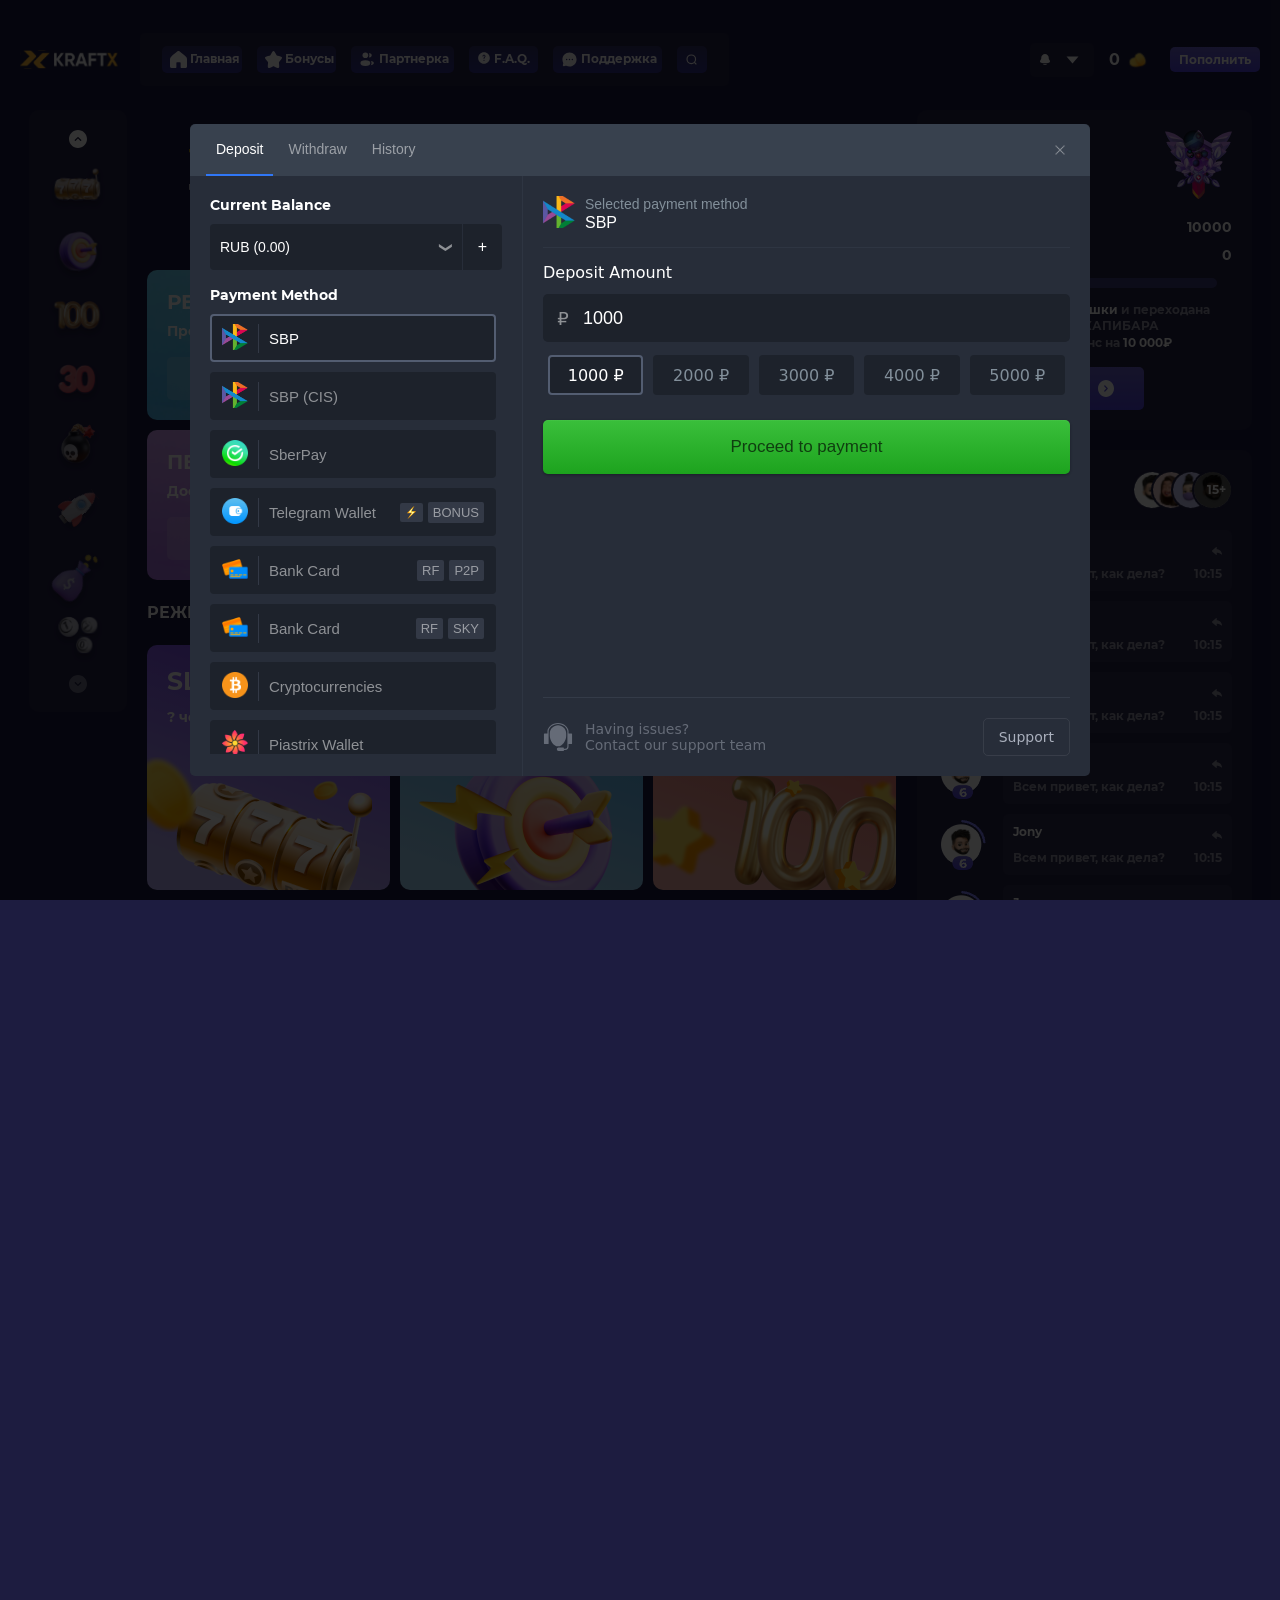
==== index2.html @ e104cfaf "1" ====
<!DOCTYPE html>
<html lang="ru">
  <head>
    <meta charset="UTF-8" />
    <meta name="viewport" content="width=device-width, initial-scale=1.0" />
    <link
      rel="stylesheet"
      href="https://cdn.jsdelivr.net/npm/swiper@11/swiper-bundle.min.css"
    />
    <link rel="stylesheet" href="css/main.css" />
    <title>kraftX</title>
  </head>
  <body class="page">
    <div class="wrapper">
      <header class="header">
        <div class="header__wrapper">
          <div class="header__inner">
            <img class="logo" src="img/logo.svg" alt="лого" />
            <ul class="header__list">
              <li>
                <img src="img/Vector.svg" alt="icon" />
                <a href="#">Главная</a>
              </li>
              <li>
                <img src="img/Vector (1).svg" alt="icon" />
                <a href="#">Бонусы</a>
              </li>
              <li>
                <img src="img/Vector(2).svg" alt="icon" />
                <a href="#">Партнерка</a>
              </li>
              <li>
                <a href="#"><img src="img/Vector(3).svg" alt="icon" /></a>
                <a href="#">F.A.Q.</a>
              </li>
              <li>
                <img src="img/Vector(4).svg" alt="icon" />
                <a href="#">Поддержка</a>
              </li>
              <li class="nav-search">
                <input class="input-search" type="text" placeholder="Поиск" />
                <img src="img/search.svg" alt="search" />
              </li>
            </ul>
            <div class="header__auth-item-btn">
              <div class="header__auth-item">
                <img
                  class="chat__send-wrap-img"
                  src="img/Vector(5).svg"
                  alt="иконка"
                />
                <img
                  id="myButton"
                  class="header__auth-tringle"
                  src="./img/triangl.svg"
                  alt="иконка"
                />
                <ul class="header__auth-list">
                  <li>
                    <a class="header__auth-link" href="#">
                      ID:
                      <p>4</p>
                    </a>
                  </li>
                  <li>
                    <a class="header__auth-link" href="#">
                      ID:
                      <p>Профиль</p>
                    </a>
                  </li>
                  <li>
                    <a class="header__auth-link" href="#">
                      ID:
                      <p>Промокоды</p>
                    </a>
                  </li>
                  <li>
                    <a class="header__auth-link" href="#">
                      ID:
                      <p>Выйти</p>
                    </a>
                  </li>
                </ul>
              </div>
              <div class="header-cash crach-hidden">
                <p>0</p>
                <img src="img/money.svg" alt="money" />
              </div>
              <button class="header__in-button replenish-btn">Пополнить</button>
            </div>
            <div class="header__burger">
              <span></span>
            </div>
          </div>
        </div>
      </header>
      <div class="mobile-menu">
        <div class="mobile-menu-inner">
          <ul class="mobile-list">
            <li>
              <a class="link-mobile" href="">Главная</a>
            </li>
            <li>
              <a class="link-mobile" href="#">Бонусы</a>
            </li>
            <li>
              <a class="link-mobile" href="">Партнерка</a>
            </li>
            <li>
              <a class="link-mobile" href="#">FAQ</a>
            </li>
            <li>
              <a class="link-mobile" href="#">Поддержка</a>
            </li>
            <li class="nav-search-mobile">
              <input class="input-search" type="text" placeholder="Поиск" />
              <img src="img/search.svg" alt="search" />
            </li>
            <li>
              <button class="header__in-button-mob">Войти</button>
            </li>
          </ul>
        </div>
      </div>
      <main class="content">
        <section class="main-section">
          <div class="container">
            <div class="main-section__wrapper">
              <div class="aside-wrapper">
                <aside class="aside__first-two">
                  <span class="aside-top"></span>
                  <span class="aside-bottom"></span>
                  <div class="swiper-button-prev-two">
                    <img src="img/Vector (2).svg" alt="prev" />
                  </div>
                  <div class="swiper-button-next-two">
                    <img src="img/Vector (33).svg" alt="next" />
                  </div>
                  <div class="swiper swiper-two">
                    <div class="swiper-wrapper swiper-wrapper-two">
                      <div class="swiper-slide swiper-slide-two">
                        <a href="#" target="_blank">
                          <img class="slide-1" src="img/game1.svg" alt="" />
                        </a>
                        <div class="slide-hover"></div>
                      </div>
                      <div class="swiper-slide swiper-slide-two">
                        <a href="#" target="_blank">
                          <img class="slide-2" src="img/game2.svg" alt="" />
                        </a>
                        <div class="slide-hover"></div>
                      </div>
                      <div class="swiper-slide swiper-slide-two">
                        <a href="#" target="_blank">
                          <img class="slide-3" src="img/game3.svg" alt="" />
                        </a>
                        <div class="slide-hover"></div>
                      </div>
                      <div class="swiper-slide swiper-slide-two">
                        <a href="#" target="_blank">
                          <img class="slide-4" src="img/game4.svg" alt="" />
                        </a>
                        <div class="slide-hover"></div>
                      </div>
                      <div class="swiper-slide swiper-slide-two">
                        <a href="#" target="_blank">
                          <img class="slide-5" src="img/game5.svg" alt="" />
                        </a>
                        <div class="slide-hover"></div>
                      </div>
                      <div class="swiper-slide swiper-slide-two">
                        <a href="#" target="_blank">
                          <img class="slide-6" src="img/game6.svg" alt="" />
                        </a>
                        <div class="slide-hover"></div>
                      </div>
                      <div class="swiper-slide swiper-slide-two">
                        <a href="#" target="_blank">
                          <img class="slide-7" src="img/game7.svg" alt="" />
                        </a>
                        <div class="slide-hover"></div>
                      </div>
                      <div class="swiper-slide swiper-slide-two">
                        <a href="#" target="_blank">
                          <img class="slide-8" src="img/game8.svg" alt="" />
                        </a>
                        <div class="slide-hover"></div>
                      </div>
                      <div class="swiper-slide swiper-slide-two">
                        <a href="#" target="_blank">
                          <img class="slide-1" src="img/game1.svg" alt="" />
                        </a>
                        <div class="slide-hover"></div>
                      </div>
                      <div class="swiper-slide swiper-slide-two">
                        <a href="#" target="_blank">
                          <img class="slide-2" src="img/game2.svg" alt="" />
                        </a>
                        <div class="slide-hover"></div>
                      </div>
                      <div class="swiper-slide swiper-slide-two">
                        <a href="#" target="_blank">
                          <img class="slide-3" src="img/game3.svg" alt="" />
                        </a>
                        <div class="slide-hover"></div>
                      </div>
                    </div>
                  </div>
                </aside>
                <span class="aside-button">
                  <div class="aside-button-info">
                    <span></span>
                    <p>1000</p>
                  </div>
                </span>
              </div>
              <div class="baners">
                <a href="#">
                  <div class="baners__top">
                    <div class="baners__top-text">
                      <h1>Турнир</h1>
                      <h2>1.000.000 ₽</h2>
                    </div>
                    <button class="btn-hover">
                      Принять участие
                      <img
                        class="btn-hover-img"
                        src="img/Vector (6).svg"
                        alt="icon"
                      />
                    </button>
                  </div>
                </a>
                <div class="baners__centr">
                  <div class="baners__centr-left">
                    <!--ссылка перехода по клику баннера-->
                    <a class="baners-link" href="#"></a>
                    <div class="baners__centr-left-text">
                      <h2>Реферальная система</h2>
                      <h3>Прекрасные плюшки за друзей</h3>
                    </div>
                    <button class="btn-hover">
                      <a href="#">Подробнее</a>
                      <img
                        class="btn-hover-img"
                        src="img/Vector (6).svg"
                        alt="icon"
                      />
                    </button>
                  </div>
                  <div class="baners__centr-left baners__centr-right">
                    <!--ссылка перехода по клику баннера-->
                    <a class="baners-link" href="#"></a>
                    <div class="baners__centr-left-text">
                      <h2>Первоначальный бонус</h2>
                      <h3>Доступно для всех игроков до 01.01.2023</h3>
                    </div>
                    <button class="btn-hover">
                      <a href="#">Подробнее</a>
                      <img
                        class="btn-hover-img"
                        src="img/Vector (6).svg"
                        alt="icon"
                      />
                    </button>
                  </div>
                </div>
                <div class="nav-centr">
                  <div class="nav-centr__item">
                    <h2>Режимы</h2>
                    <button>
                      <a href="#">Смотреть все</a>
                    </button>
                  </div>
                  <div class="centr-button-item">
                    <div
                      class="swiper-button-prev centr-button-prev swiper-button-disabled"
                      tabindex="-1"
                      role="button"
                      aria-label="Previous slide"
                      aria-controls="swiper-wrapper-53e3101ac05f168f9"
                      aria-disabled="true"
                    >
                      <img src="img/Vector (2).svg" alt="prev" />
                    </div>
                    <div
                      class="swiper-button-next centr-button-next"
                      tabindex="0"
                      role="button"
                      aria-label="Next slide"
                      aria-controls="swiper-wrapper-53e3101ac05f168f9"
                      aria-disabled="false"
                    >
                      <img src="img/Vector (33).svg" alt="next" />
                    </div>
                  </div>
                </div>
                <article>
                  <div
                    class="swiper mySwiper swiper-initialized swiper-horizontal swiper-backface-hidden"
                  >
                    <div
                      class="swiper-wrapper"
                      id="swiper-wrapper-53c22858ede9c246"
                      aria-live="polite"
                    >
                      <div
                        class="swiper-slide swiper-slide-active"
                        role="group"
                        aria-label="1 / 5"
                        style="width: 224.25px; margin-right: 10px"
                      >
                        <div class="swiper-slide-centr">
                          <div class="swiper-slide slots slots-1-bg">
                            <!--ссылка перехода по клику баннера-->
                            <a class="baners-link" href="#"></a>
                            <img
                              class="slots-1-img"
                              src="./img/s1.png"
                              alt=""
                            />
                            <img class="ps-5" src="./img/ps-5.png" alt="" />
                            <img class="ps-4" src="./img/ps-4.png" alt="" />
                            <img class="ps-3" src="./img/ps-3.png" alt="" />
                            <img class="ps-2" src="./img/ps-2.png" alt="" />
                            <img class="ps-1" src="./img/ps1.png" alt="" />
                            <a class="slots-2-text" href="#">
                              <h3>Slots</h3>
                              <p>? человек</p>
                            </a>
                          </div>
                          <div class="swiper-slide slots slots-5 slots-5-bg">
                            <!--ссылка перехода по клику баннера-->
                            <a class="baners-link" href="#"></a>
                            <img
                              class="slots-5-img"
                              src="./img/s5.png"
                              alt=""
                            />
                            <img class="ps5-1" src="./img/ps5-1.png" alt="" />
                            <img class="ps5-2" src="./img/ps5-2.png" alt="" />
                            <img class="ps5-3" src="./img/ps5-2.png" alt="" />
                            <a class="slots-2-text" href="#">
                              <h3>Mines</h3>
                              <p>? человек</p>
                            </a>
                          </div>
                        </div>
                      </div>
                      <div
                        class="swiper-slide swiper-slide-next"
                        role="group"
                        aria-label="2 / 5"
                        style="width: 224.25px; margin-right: 10px"
                      >
                        <div class="swiper-slide-centr">
                          <div class="swiper-slide slots slots-2 slots-2-bg">
                            <!--ссылка перехода по клику баннера-->
                            <a class="baners-link" href="#"></a>
                            <img
                              class="slots-2-img"
                              src="./img/s2.png"
                              alt=""
                            />
                            <img
                              class="slots-2-icon"
                              src="./img/Rectangle1.png"
                              alt=""
                            />
                            <img
                              class="slots-2-icon2"
                              src="./img/Rectangle2.png"
                              alt=""
                            />
                            <a class="slots-2-text" href="#">
                              <h3>
                                Crazy<br />
                                shoot
                              </h3>
                              <p>? человек</p>
                            </a>
                          </div>
                          <div class="swiper-slide slots slots-6 slots-6-bg">
                            <!--ссылка перехода по клику баннера-->
                            <a class="baners-link" href="#"></a>
                            <img
                              class="slots-6-img"
                              src="./img/s6.png"
                              alt=""
                            />
                            <img
                              class="slots-6-icon1"
                              src="./img/slots-6-icon1.png"
                              alt=""
                            />
                            <img
                              class="slots-6-icon2"
                              src="./img/slots-6-icon.png"
                              alt=""
                            />
                            <img
                              class="slots-6-icon3"
                              src="./img/slots-6-icon2.png"
                              alt=""
                            />
                            <img
                              class="slots-6-icon4"
                              src="./img/slots-6-icon4.png"
                              alt=""
                            />
                            <a class="slots-2-text" href="#">
                              <h3>Crash</h3>
                              <p>? человек</p>
                            </a>
                          </div>
                        </div>
                      </div>
                      <div
                        class="swiper-slide"
                        role="group"
                        aria-label="3 / 5"
                        style="width: 224.25px; margin-right: 10px"
                      >
                        <div class="swiper-slide-centr">
                          <div class="swiper-slide slots slots-2 slots-3-bg">
                            <!--ссылка перехода по клику баннера-->
                            <a class="baners-link" href="#"></a>
                            <img
                              class="slots-3-img"
                              src="./img/s3.png"
                              alt=""
                            />
                            <img
                              class="slots-3-icon1"
                              src="./img/slots-3-icon1.png"
                              alt=""
                            />
                            <img
                              class="slots-3-icon2"
                              src="./img/slots-3-icon2.png"
                              alt=""
                            />
                            <img
                              class="slots-3-icon3"
                              src="./img/slots-3-icon3.png"
                              alt=""
                            />
                            <img
                              class="slots-3-icon4"
                              src="./img/slots-3-icon4.png"
                              alt=""
                            />
                            <img
                              class="slots-3-icon5"
                              src="./img/slots-3-icon5.png"
                              alt=""
                            />
                            <img
                              class="slots-3-icon6"
                              src="./img/slots-3-icon6.png"
                              alt=""
                            />
                            <a class="slots-2-text" href="#">
                              <h3>X100</h3>
                              <p>? человек</p>
                            </a>
                          </div>
                          <div class="swiper-slide slots slots-6 slots-0-bg">
                            <!--ссылка перехода по клику баннера-->
                            <a class="baners-link" href="#"></a>
                            <img
                              class="slots-0-img"
                              src="./img/s0.png"
                              alt=""
                            />
                            <img
                              class="slots-0-icon1"
                              src="./img/slots-0-icon1.png"
                              alt=""
                            />
                            <img
                              class="slots-0-icon2"
                              src="./img/slots-0-icon2.png"
                              alt=""
                            />
                            <img
                              class="slots-0-icon3"
                              src="./img/slots-0-icon3.png"
                              alt=""
                            />
                            <img
                              class="slots-0-icon4"
                              src="./img/slots-0-icon4.png"
                              alt=""
                            />
                            <a class="slots-2-text" href="#">
                              <h3>coinflip</h3>
                              <p>? человек</p>
                            </a>
                          </div>
                        </div>
                      </div>
                      <div
                        class="swiper-slide"
                        role="group"
                        aria-label="4 / 5"
                        style="width: 224.25px; margin-right: 10px"
                      >
                        <div class="swiper-slide-centr">
                          <div class="swiper-slide slots slots-2 slots-4-bg">
                            <!--ссылка перехода по клику баннера-->
                            <a class="baners-link" href="#"></a>
                            <img
                              class="slots-4-img"
                              src="./img/s4.png"
                              alt=""
                            />
                            <img
                              class="slots-4-icon1"
                              src="./img/slots-4-icon1.png"
                              alt=""
                            />
                            <img
                              class="slots-4-icon2"
                              src="./img/slots-4-icon2.png"
                              alt=""
                            />
                            <img
                              class="slots-4-icon3"
                              src="./img/slots-4-icon3.png"
                              alt=""
                            />
                            <img
                              class="slots-4-icon4"
                              src="./img/slots-4-icon4.png"
                              alt=""
                            />
                            <a class="slots-2-text" href="#">
                              <h3>X300</h3>
                              <p>? человек</p>
                            </a>
                          </div>
                          <div class="swiper-slide slots slots-6 slots-7-bg">
                            <!--ссылка перехода по клику баннера-->
                            <a class="baners-link" href="#"></a>
                            <img
                              class="slots-7-icon1"
                              src="./img/slots-7-icon1.png"
                              alt=""
                            />
                            <img
                              class="slots-7-icon2"
                              src="./img/slots-7-icon2.png"
                              alt=""
                            />
                            <img
                              class="slots-7-icon3"
                              src="./img/slots-7-icon3.png"
                              alt=""
                            />
                            <img
                              class="slots-7-icon4"
                              src="./img/slots-7-icon4.png"
                              alt=""
                            />
                            <img
                              class="slots-7-icon5"
                              src="./img/slots-7-icon5.png"
                              alt=""
                            />
                            <img
                              class="slots-7-icon6"
                              src="./img/slots-7-icon6.png"
                              alt=""
                            />
                            <a class="slots-2-text" href="#">
                              <h3>keno</h3>
                              <p>? человек</p>
                            </a>
                          </div>
                        </div>
                      </div>
                      <div
                        class="swiper-slide"
                        role="group"
                        aria-label="5 / 5"
                        style="width: 224.25px; margin-right: 10px"
                      >
                        <div class="swiper-slide-centr">
                          <div class="swiper-slide slots slots-7-bg">
                            <!--ссылка перехода по клику баннера-->
                            <a class="baners-link" href="#"></a>
                            <a class="slots-2-text" href="#">
                              <h3>Slots</h3>
                              <p>? человек</p>
                            </a>
                          </div>
                          <div class="swiper-slide slots slots-7-bg">
                            <!--ссылка перехода по клику баннера-->
                            <a class="baners-link" href="#"></a>
                            <a class="slots-2-text" href="#">
                              <h3>Mines</h3>
                              <p>? человек</p>
                            </a>
                          </div>
                        </div>
                      </div>
                    </div>

                    <div class="swiper-pagination"></div>
                    <span
                      class="swiper-notification"
                      aria-live="assertive"
                      aria-atomic="true"
                    ></span>
                  </div>
                </article>
              </div>
              <div class="aside-left-wrapper">
                <div class="aside-left">
                  <div class="aside-left__top">
                    <div class="aside-left__top-item">
                      <div class="aside-left__top-text">
                        <p>Ваш уровень</p>
                        <a class="info-visible" href="#"
                          ><img src="img/Vector (32).svg" alt="icon" />
                          <div class="info-hidden"></div
                        ></a>
                      </div>
                      <h4>Бык</h4>
                    </div>
                    <div class="aside-left__top-image">
                      <img src="img/Group.svg" alt="icon" />
                    </div>
                  </div>
                  <div class="aside-left__centr">
                    <div class="aside-left__centr-text">
                      <p>Баланс</p>
                      <span>10000</span>
                    </div>
                    <div class="aside-left__centr-text">
                      <p>2 критерий</p>
                      <span>0</span>
                    </div>
                  </div>
                  <div class="aside-level-line__container">
                    <div class="aside-level__line-1"></div>
                    <div class="aside-level__line-2"></div>
                  </div>
                  <div class="get-bounuses">
                    <p>Для получения <span>плюшки</span> и переходана</p>
                    <p>на уровень КАПИБАРА</p>
                    <p>пополни баланс на <span>10 000₽</span></p>
                  </div>
                  <div class="up-balance">
                    <button class="btn-hover">
                      <a href="#">Пополнить баланс</a>
                      <img
                        class="btn-hover-img"
                        src="img/Vector (6).svg"
                        alt="icon"
                      />
                    </button>
                  </div>
                </div>
                <div class="aside-left__chat">
                  <div class="aside-left__chat-top">
                    <h3>Online-чат</h3>
                    <div class="aside-left__chat-images">
                      <img src="img/img.png" alt="profile" />
                      <img src="img/img (1).png" alt="profile" />
                      <img src="img/img (2).png" alt="profile" />
                      <div class="chat-numbers">
                        <img src="img/img (3).png" alt="profile" />
                        <p>15+</p>
                      </div>
                    </div>
                  </div>
                  <div class="aside-left__chat-text">
                    <div class="chat-group__article-container">
                      <img src="img/person level.png" alt="person-icon" />
                      <div class="chat-group__container">
                        <div>
                          <div class="chat-container-1">
                            <h5>Jony</h5>
                            <a href="#"
                              ><img
                                class="chat-share__icon"
                                src="img/Vector (45).svg"
                                alt="share icon"
                            /></a>
                          </div>
                        </div>
                        <div class="chat-container-2">
                          <p>Всем привет, как дела?</p>
                          <p>10:15</p>
                        </div>
                      </div>
                    </div>
                    <div class="chat-group__article-container">
                      <img src="img/person level.png" alt="person-icon" />
                      <div class="chat-group__container">
                        <div>
                          <div class="chat-container-1">
                            <h5>Jony</h5>
                            <a href="#"
                              ><img
                                class="chat-share__icon"
                                src="img/Vector (45).svg"
                                alt="share icon"
                            /></a>
                          </div>
                        </div>
                        <div class="chat-container-2">
                          <p>Всем привет, как дела?</p>
                          <p>10:15</p>
                        </div>
                      </div>
                    </div>
                    <div class="chat-group__article-container">
                      <img src="img/person level.png" alt="person-icon" />
                      <div class="chat-group__container">
                        <div>
                          <div class="chat-container-1">
                            <h5>Jony</h5>
                            <a href="#"
                              ><img
                                class="chat-share__icon"
                                src="img/Vector (45).svg"
                                alt="share icon"
                            /></a>
                          </div>
                        </div>
                        <div class="chat-container-2">
                          <p>Всем привет, как дела?</p>
                          <p>10:15</p>
                        </div>
                      </div>
                    </div>
                    <div class="chat-group__article-container">
                      <img src="img/person level.png" alt="person-icon" />
                      <div class="chat-group__container">
                        <div>
                          <div class="chat-container-1">
                            <h5>Jony</h5>
                            <a href="#"
                              ><img
                                class="chat-share__icon"
                                src="img/Vector (45).svg"
                                alt="share icon"
                            /></a>
                          </div>
                        </div>
                        <div class="chat-container-2">
                          <p>Всем привет, как дела?</p>
                          <p>10:15</p>
                        </div>
                      </div>
                    </div>
                    <div class="chat-group__article-container">
                      <img src="img/person level.png" alt="person-icon" />
                      <div class="chat-group__container">
                        <div>
                          <div class="chat-container-1">
                            <h5>Jony</h5>
                            <a href="#"
                              ><img
                                class="chat-share__icon"
                                src="img/Vector (45).svg"
                                alt="share icon"
                            /></a>
                          </div>
                        </div>
                        <div class="chat-container-2">
                          <p>Всем привет, как дела?</p>
                          <p>10:15</p>
                        </div>
                      </div>
                    </div>
                    <div class="chat-group__article-container">
                      <img src="img/person level.png" alt="person-icon" />
                      <div class="chat-group__container">
                        <div>
                          <div class="chat-container-1">
                            <h5>Jony</h5>
                            <a href="#"
                              ><img
                                class="chat-share__icon"
                                src="img/Vector (45).svg"
                                alt="share icon"
                            /></a>
                          </div>
                        </div>
                        <div class="chat-container-2">
                          <p>Всем привет, как дела?</p>
                          <p>10:15</p>
                        </div>
                      </div>
                    </div>
                    <div class="chat-group__article-container">
                      <img src="img/person level.png" alt="person-icon" />
                      <div class="chat-group__container">
                        <div>
                          <div class="chat-container-1">
                            <h5>Jony</h5>
                            <a href="#"
                              ><img
                                class="chat-share__icon"
                                src="img/Vector (45).svg"
                                alt="share icon"
                            /></a>
                          </div>
                        </div>
                        <div class="chat-container-2">
                          <p>Всем привет, как дела?</p>
                          <p>10:15</p>
                        </div>
                      </div>
                    </div>
                  </div>
                  <div class="message-btn">
                    <form method="" action="" class="chat-functions">
                      <input type="text" placeholder="Введите сообщение..." />
                      <div class="chat__send-messages-container">
                        <a href="#"><img src="img/Icon.svg" alt="" /></a>
                        <input
                          class="chat__send-message"
                          type="submit"
                          value=""
                        />
                        <div class="chat__send-wrap">
                          <img
                            class="chat__send-wrap-img"
                            src="img/Property 1= Post.svg"
                            alt=""
                          />
                        </div>
                      </div>
                    </form>
                  </div>
                </div>
              </div>
            </div>
          </div>
        </section>
        <div class="win-table">
          <div>
            <article>
              <div class="win__section">
                <h3>Выигрыши</h3>
                <div class="win-text">
                  <div class="win-text-top">
                    <p data-tab="tab-1" class="tab-button tab-active">Все</p>
                    <p data-tab="tab-2" class="tab-button">ТОП-недели</p>
                    <p data-tab="tab-3" class="tab-button">ТОП-месяца</p>
                  </div>

                  <div class="win-text__buttons">
                    <a href="#" id="button-prev"
                      ><img src="img/Vector (2).svg" alt="prev"
                    /></a>
                    <a href="#" id="button-next"
                      ><img src="img/Vector (33).svg" alt="next"
                    /></a>
                  </div>
                </div>
              </div>
            </article>
          </div>
          <div class="winnings__section">
            <table>
              <thead>
                <tr>
                  <th class="tr-left">Игрок</th>
                  <th class="tr-left">Игра</th>
                  <th class="tr-left">Ставка</th>
                  <th class="tr-left">Коэффициент</th>
                  <th class="tr-left">Выигрыш</th>
                </tr>
              </thead>
              <tbody id="tab-1" class="tabs-content">
                <tr>
                  <th>
                    <div class="tab-content__prof">
                      <img
                        class="tab-content__img"
                        src="img/img.png"
                        alt="аватар"
                      />
                      <p class="tab-content__name">Kenneth Collins</p>
                    </div>
                  </th>
                  <th>
                    <div class="lots lots1">Slots</div>
                  </th>
                  <th>
                    <div class="tab-content__count">
                      <p>56</p>
                      <img src="img/money.svg" alt="money" />
                    </div>
                  </th>
                  <th>
                    <p class="tab-content__kaf">0.00x</p>
                  </th>
                  <th>
                    <div class="tab-content__count tab-content__count2">
                      <p>56</p>
                      <img src="img/money.svg" alt="money" />
                    </div>
                  </th>
                </tr>
                <tr>
                  <th>
                    <div class="tab-content__prof">
                      <img
                        class="tab-content__img"
                        src="img/img.png"
                        alt="аватар"
                      />
                      <p class="tab-content__name">Kenneth Collins</p>
                    </div>
                  </th>
                  <th>
                    <div class="lots lots2">Crazy shoot</div>
                  </th>
                  <th>
                    <div class="tab-content__count">
                      <p>56</p>
                      <img src="img/money.svg" alt="money" />
                    </div>
                  </th>
                  <th>
                    <p class="tab-content__kaf">0.00x</p>
                  </th>
                  <th>
                    <div class="tab-content__count tab-content__count2">
                      <p>56</p>
                      <img src="img/money.svg" alt="money" />
                    </div>
                  </th>
                </tr>
                <tr>
                  <th>
                    <div class="tab-content__prof">
                      <img
                        class="tab-content__img"
                        src="img/img.png"
                        alt="аватар"
                      />
                      <p class="tab-content__name">Kenneth Collins</p>
                    </div>
                  </th>
                  <th>
                    <div class="lots lots3">x100</div>
                  </th>
                  <th>
                    <div class="tab-content__count">
                      <p>56</p>
                      <img src="img/money.svg" alt="money" />
                    </div>
                  </th>
                  <th>
                    <p class="tab-content__kaf">0.00x</p>
                  </th>
                  <th>
                    <div class="tab-content__count tab-content__count2">
                      <p>56</p>
                      <img src="img/money.svg" alt="money" />
                    </div>
                  </th>
                </tr>
                <tr>
                  <th>
                    <div class="tab-content__prof">
                      <img
                        class="tab-content__img"
                        src="img/img.png"
                        alt="аватар"
                      />
                      <p class="tab-content__name">Kenneth Collins</p>
                    </div>
                  </th>
                  <th>
                    <div class="lots lots4">x30</div>
                  </th>
                  <th>
                    <div class="tab-content__count">
                      <p>56</p>
                      <img src="img/money.svg" alt="money" />
                    </div>
                  </th>
                  <th>
                    <p class="tab-content__kaf">0.00x</p>
                  </th>
                  <th>
                    <div class="tab-content__count tab-content__count2">
                      <p>56</p>
                      <img src="img/money.svg" alt="money" />
                    </div>
                  </th>
                </tr>
                <tr>
                  <th>
                    <div class="tab-content__prof">
                      <img
                        class="tab-content__img"
                        src="img/img.png"
                        alt="аватар"
                      />
                      <p class="tab-content__name">Kenneth Collins</p>
                    </div>
                  </th>
                  <th>
                    <div class="lots lots3">Mines</div>
                  </th>
                  <th>
                    <div class="tab-content__count">
                      <p>56</p>
                      <img src="img/money.svg" alt="money" />
                    </div>
                  </th>
                  <th>
                    <p class="tab-content__kaf">0.00x</p>
                  </th>
                  <th>
                    <div class="tab-content__count tab-content__count2">
                      <p>56</p>
                      <img src="img/money.svg" alt="money" />
                    </div>
                  </th>
                </tr>
                <tr>
                  <th>
                    <div class="tab-content__prof">
                      <img
                        class="tab-content__img"
                        src="img/img.png"
                        alt="аватар"
                      />
                      <p class="tab-content__name">Kenneth Collins</p>
                    </div>
                  </th>
                  <th>
                    <div class="lots lots1">Crash</div>
                  </th>
                  <th>
                    <div class="tab-content__count">
                      <p>56</p>
                      <img src="img/money.svg" alt="money" />
                    </div>
                  </th>
                  <th>
                    <p class="tab-content__kaf">0.00x</p>
                  </th>
                  <th>
                    <div class="tab-content__count tab-content__count2">
                      <p>56</p>
                      <img src="img/money.svg" alt="money" />
                    </div>
                  </th>
                </tr>
                <tr>
                  <th>
                    <div class="tab-content__prof">
                      <img
                        class="tab-content__img"
                        src="img/img.png"
                        alt="аватар"
                      />
                      <p class="tab-content__name">Kenneth Collins</p>
                    </div>
                  </th>
                  <th>
                    <div class="lots lots2">Keno</div>
                  </th>
                  <th>
                    <div class="tab-content__count">
                      <p>56</p>
                      <img src="img/money.svg" alt="money" />
                    </div>
                  </th>
                  <th>
                    <p class="tab-content__kaf">0.00x</p>
                  </th>
                  <th>
                    <div class="tab-content__count tab-content__count2">
                      <p>56</p>
                      <img src="img/money.svg" alt="money" />
                    </div>
                  </th>
                </tr>
              </tbody>
              <tbody id="tab-2" class="tabs-content tab-hidden">
                <tr>
                  <th>
                    <div class="tab-content__prof">
                      <img
                        class="tab-content__img"
                        src="img/img.png"
                        alt="аватар"
                      />
                      <p class="tab-content__name">Kenneth Collins</p>
                    </div>
                  </th>
                  <th>
                    <div class="lots lots1">Slots</div>
                  </th>
                  <th>
                    <div class="tab-content__count">
                      <p>56</p>
                      <img src="img/money.svg" alt="money" />
                    </div>
                  </th>
                  <th>
                    <p class="tab-content__kaf">0.00x</p>
                  </th>
                  <th>
                    <div class="tab-content__count tab-content__count2">
                      <p>56</p>
                      <img src="img/money.svg" alt="money" />
                    </div>
                  </th>
                </tr>
                <tr>
                  <th>
                    <div class="tab-content__prof">
                      <img
                        class="tab-content__img"
                        src="img/img.png"
                        alt="аватар"
                      />
                      <p class="tab-content__name">Kenneth Collins</p>
                    </div>
                  </th>
                  <th>
                    <div class="lots lots2">Crazy shoot</div>
                  </th>
                  <th>
                    <div class="tab-content__count">
                      <p>56</p>
                      <img src="img/money.svg" alt="money" />
                    </div>
                  </th>
                  <th>
                    <p class="tab-content__kaf">0.00x</p>
                  </th>
                  <th>
                    <div class="tab-content__count tab-content__count2">
                      <p>56</p>
                      <img src="img/money.svg" alt="money" />
                    </div>
                  </th>
                </tr>
              </tbody>
              <tbody id="tab-3" class="tabs-content tab-hidden">
                <tr>
                  <th>
                    <div class="tab-content__prof">
                      <img
                        class="tab-content__img"
                        src="img/img.png"
                        alt="аватар"
                      />
                      <p class="tab-content__name">Kenneth Collins</p>
                    </div>
                  </th>
                  <th>
                    <div class="lots lots1">Slots</div>
                  </th>
                  <th>
                    <div class="tab-content__count">
                      <p>56</p>
                      <img src="img/money.svg" alt="money" />
                    </div>
                  </th>
                  <th>
                    <p class="tab-content__kaf">0.00x</p>
                  </th>
                  <th>
                    <div class="tab-content__count tab-content__count2">
                      <p>56</p>
                      <img src="img/money.svg" alt="money" />
                    </div>
                  </th>
                </tr>
              </tbody>
            </table>
          </div>
        </div>
      </main>
      <footer class="footer">
        <div class="footer__wrapper">
          <ul>
            <li>
              <a href="#">Контакты</a>
            </li>
            <li>
              <a href="#">Соглашение</a>
            </li>
            <li>
              <a href="#">Политика конфиденциальности</a>
            </li>
          </ul>
          <ul>
            <li>
              <p>социальные сети</p>
            </li>
            <li>
              <a href="#">
                <img src="img/telegram.svg" alt="telegram" />
              </a>
            </li>
            <li>
              <a href="#">
                <img src="img/vk.svg" alt="vk" />
              </a>
            </li>
          </ul>
        </div>
      </footer>
      <section class="nav-down">
        <ul>
          <li>
            <a href="level.html">уровень</a>
          </li>
          <li>
            <a href="chat.html">чат</a>
          </li>
          <li>
            <a href="records.html">рекорды</a>
          </li>
        </ul>
      </section>
      <div class="popup-deposit">
        <div class="popup-deposit__wrapper">
          <div class="popup-deposit__tabs">
            <!--tab-->
            <div class="tabs-item">
              <button class="tabs-btn active" type="button">Deposit</button>
            </div>
            <!--tab-->
            <div class="tabs-item">
              <button class="tabs-btn" type="button">Withdraw</button>
            </div>
            <!--tab-->
            <div class="tabs-item">
              <button class="tabs-btn" type="button">History</button>
            </div>
            <button class="popup-deposit__close" type="button">
              <img src="./icons/closed.png" alt="закрыть" />
            </button>
          </div>
          <!--депозит-->
          <div class="popup-deposit__inner active">
            <div class="popup-deposit__page">
              <div class="page-top">
                <p class="page-top-title">Current Balance</p>
                <div class="page-top-item">
                  <button type="button" class="top-drop">
                    RUB (0.00)
                    <span>❯</span>
                  </button>
                  <button type="button" class="top-drop-plus">+</button>
                </div>
              </div>
              <div class="page-top">
                <p class="page-top-title">Payment Method</p>
                <!-- <div class="page-title-mobile">
                  <div class="top-mobile-img">
                    <img src="./icons/sbp.png" alt="sbp" />
                  </div>
                  SBP
                  <div class="top-list-befo">
                    <div class="befo-btn befo-btn_top" type="button">
                      <img src="./icons/befo-btn.png" alt="иконка" />
                    </div>
                    <div class="befo-btn" type="button">bonus</div>
                  </div>
                  <span class="age-item-arrow">❯</span>
                </div> -->
                <div class="page-top-list">
                  <!--item-->
                  <button type="button" class="top-list-item bank-item active">
                    <div class="top-list-img">
                      <img src="./icons/sbp.png" alt="sbp" />
                    </div>
                    SBP
                  </button>
                  <!--item-->
                  <button type="button" class="top-list-item bank-item">
                    <div class="top-list-img">
                      <img src="./icons/sbp.png" alt="sbp" />
                    </div>
                    SBP (CIS)
                  </button>
                  <!--item-->
                  <button type="button" class="top-list-item bank-item">
                    <div class="top-list-img">
                      <img src="./icons/sber.png" alt="sber" />
                    </div>
                    SberPay
                  </button>
                  <!--item-->
                  <button id="tel-wallet" type="button" class="top-list-item">
                    <div class="top-list-img">
                      <img src="./icons/tel-pay.png" alt="twallet" />
                    </div>
                    Telegram Wallet
                    <div class="top-list-befo">
                      <div class="befo-btn" type="button">
                        <img src="./icons/befo-btn.png" alt="иконка" />
                      </div>
                      <div class="befo-btn" type="button">bonus</div>
                    </div>
                  </button>
                  <!--item-->
                  <button type="button" class="top-list-item bank-item">
                    <div class="top-list-img">
                      <img src="./icons/bank.png" alt="Bank Card" />
                    </div>
                    Bank Card
                    <div class="top-list-befo">
                      <div class="befo-btn" type="button">rf</div>
                      <div class="befo-btn" type="button">p2p</div>
                    </div>
                  </button>
                  <!--item-->
                  <button type="button" class="top-list-item bank-item">
                    <div class="top-list-img">
                      <img src="./icons/bank.png" alt="Bank Card" />
                    </div>
                    Bank Card
                    <div class="top-list-befo">
                      <div class="befo-btn" type="button">rf</div>
                      <div class="befo-btn" type="button">sky</div>
                    </div>
                  </button>
                  <!--item-->
                  <button
                    id="crypto-wallet"
                    type="button"
                    class="top-list-item"
                  >
                    <div class="top-list-img">
                      <img src="./icons/bitcoin.png" alt="bitcoin" />
                    </div>
                    Cryptocurrencies
                  </button>
                  <!--item-->
                  <button
                    data-value="500"
                    type="button"
                    class="top-list-item bank-item"
                  >
                    <div class="top-list-img">
                      <img src="./icons/pls.png" alt="Piastrix" />
                    </div>
                    Piastrix Wallet
                  </button>
                  <!--item-->
                  <button
                    data-value="500"
                    type="button"
                    class="top-list-item bank-item"
                  >
                    <div class="top-list-img">
                      <img src="./icons/fk.png" alt="FK Wallet" />
                    </div>
                    FK Wallet
                  </button>
                  <!--item-->
                  <button
                    data-value="2000"
                    type="button"
                    class="top-list-item bank-item"
                  >
                    <div class="top-list-img">
                      <img src="./icons/YooMoney.png" alt="YooMoney" />
                    </div>
                    YooMoney
                  </button>
                  <!--item-->
                  <button
                    id="steam"
                    type="button"
                    class="top-list-item bank-item"
                  >
                    <div class="top-list-img">
                      <img src="./icons/Skins.png" alt="Skins" />
                    </div>
                    Skins
                    <div class="top-list-befo">
                      <div class="befo-btn" type="button">csgo</div>
                      <div class="befo-btn" type="button">dota2</div>
                    </div>
                  </button>
                </div>
                <!--list-->
                <div class="page-form">
                  <!--item TOP-->
                  <div class="page-select">
                    <div class="page-select-img">
                      <img class="next-img" src="./icons/sbp.png" alt="sbp" />
                    </div>
                    <p class="next-text">SBP</p>

                    <span>❯</span>
                  </div>
                  <div class="list-nested">
                    <div class="list-nested-triangle"></div>
                    <!--item LIST-->
                    <div class="page-select page-select-nested">
                      <div class="page-select-img-nested">
                        <img class="prev-img" src="./icons/sbp.png" alt="sbp" />
                      </div>
                      SBP
                    </div>
                    <!--item LIST-->
                    <div class="page-select page-select-nested">
                      <div class="page-select-img-nested">
                        <img
                          class="prev-img"
                          src="./icons/sber.png"
                          alt="sbp"
                        />
                      </div>
                      SberPay
                    </div>
                    <!--item LIST-->
                    <div id="tel-nested" class="page-select page-select-nested">
                      <div class="page-select-img-nested">
                        <img
                          class="prev-img"
                          src="./icons/tel-pay.png"
                          alt="sbp"
                        />
                      </div>
                      Telegram Wallet
                      <div class="top-list-befo">
                        <div class="befo-btn" type="button">
                          <img src="./icons/befo-btn.png" alt="иконка" />
                        </div>
                        <!-- <div class="befo-btn" type="button">bonus</div> -->
                      </div>
                    </div>
                    <!--item LIST-->
                    <div class="page-select page-select-nested">
                      <div class="page-select-img-nested">
                        <img
                          class="prev-img"
                          src="./icons/bank.png"
                          alt="sbp"
                        />
                      </div>
                      Bank Card
                      <div class="top-list-befo">
                        <div class="befo-btn" type="button">rf</div>
                        <div class="befo-btn" type="button">p2p</div>
                      </div>
                    </div>
                    <!--item LIST-->
                    <div class="page-select page-select-nested">
                      <div class="page-select-img-nested">
                        <img
                          class="prev-img"
                          src="./icons/bank.png"
                          alt="sbp"
                        />
                      </div>
                      Bank Card
                      <div class="top-list-befo">
                        <div class="befo-btn" type="button">rf</div>
                        <div class="befo-btn" type="button">aky</div>
                      </div>
                    </div>
                    <!--item LIST-->
                    <div
                      id="crypto-nested"
                      class="page-select page-select-nested"
                    >
                      <div class="page-select-img-nested">
                        <img class="prev-img" src="./icons/bit.png" alt="sbp" />
                      </div>
                      Cryptocurrencies
                    </div>
                    <!--item LIST-->
                    <div class="page-select page-select-nested">
                      <div class="page-select-img-nested">
                        <img class="prev-img" src="./icons/pls.png" alt="sbp" />
                      </div>
                      Piastrix Wallet
                    </div>
                    <!--item LIST-->
                    <div class="page-select page-select-nested">
                      <div class="page-select-img-nested">
                        <img class="prev-img" src="./icons/fk.png" alt="sbp" />
                      </div>
                      FK Wallet
                    </div>
                    <!--item LIST-->
                    <div class="page-select page-select-nested">
                      <div class="page-select-img-nested">
                        <img
                          class="prev-img"
                          src="./icons/YooMoney.png"
                          alt="sbp"
                        />
                      </div>
                      YooMoney
                    </div>
                    <!--item LIST-->
                    <div class="page-select page-select-nested">
                      <div class="page-select-img-nested">
                        <img
                          class="prev-img"
                          src="./icons/Skins.png"
                          alt="sbp"
                        />
                      </div>
                      Skins
                      <div class="top-list-befo">
                        <div class="befo-btn" type="button">ksgo</div>
                        <div class="befo-btn" type="button">dota2</div>
                      </div>
                    </div>
                  </div>
                </div>
                <!--list-->
              </div>
            </div>
            <!--цены-->
            <div class="page-item page-all-bank active">
              <form class="page-item-form" action="" method="">
                <div class="page-item-title">
                  <div class="page-item-image">
                    <img src="./icons/sbp.png" alt="sbp" />
                  </div>
                  <div class="age-item-text">
                    <p>Selected payment method</p>
                    <span>SBP</span>
                  </div>
                </div>
                <label for="">Deposit Amount</label>
                <div class="input-item">
                  <span class="input-span">₽</span>
                  <input class="page-input" type="text" value="1000" />
                </div>
                <!--обертка выбора суммы-->
                <div class="input-btns">
                  <!--item-->
                  <div class="input-btns-item">
                    <button class="active" type="button" data-value="1000">
                      1000&nbsp;₽
                    </button>
                  </div>
                  <!--item-->
                  <div class="input-btns-item">
                    <button type="button" data-value="2000">2000&nbsp;₽</button>
                  </div>
                  <!--item-->
                  <div class="input-btns-item">
                    <button type="button" data-value="3000">3000&nbsp;₽</button>
                  </div>
                  <!--item-->
                  <div class="input-btns-item">
                    <button type="button" data-value="4000">4000&nbsp;₽</button>
                  </div>
                  <!--item-->
                  <div class="input-btns-item">
                    <button type="button" data-value="5000">5000&nbsp;₽</button>
                  </div>
                </div>
                <button class="page-input-submit" type="submit">
                  Proceed to payment
                </button>
              </form>
              <div class="page-footer">
                <div class="page-footer-img">
                  <svg
                    xmlns="http://www.w3.org/2000/svg"
                    viewBox="0 0 30 32"
                    fill="currentColor"
                    aria-hidden="true"
                    class="icon"
                  >
                    <path
                      d="M29.375 12.25H26.25V9.856C26.25 5.76 21.334 1 15 1S3.75 5.76 3.75 9.856v2.394H.625a.625.625 0 00-.625.625v10c0 .344.28.625.625.625h3.75A.627.627 0 005 22.875V9.856C5 6.411 9.459 2.25 15 2.25s10 4.161 10 7.607v16.221a2.425 2.425 0 01-2.422 2.421H21.25v-.625a.627.627 0 00-.625-.625h-5.058c-1.002 0-1.817.815-1.817 1.934a1.817 1.817 0 001.816 1.816h5.059a.625.625 0 00.625-.625v-.625h1.329a3.673 3.673 0 003.671-3.671v-2.579h3.125a.626.626 0 00.625-.625v-10a.626.626 0 00-.625-.625z"
                    ></path>
                    <path
                      d="M23.75 14.854v-2.526c0-4.817-3.926-8.735-8.75-8.735s-8.75 3.931-8.75 8.762v2.214c0 4.587 3.674 11.392 8.75 11.392 4.712.003 8.75-6.106 8.75-11.107z"
                    ></path>
                  </svg>
                </div>
                <div class="page-footer-text">
                  Having issues? <br />Contact our support team
                </div>
                <button class="page-footer-btn" type="button">Support</button>
              </div>
            </div>
            <!--цены 500-->
            <div id="page-500" class="page-item page-all-bank">
              <form class="page-item-form" action="" method="">
                <div class="page-item-title">
                  <div class="page-item-image">
                    <img src="./icons/sbp.png" alt="sbp" />
                  </div>
                  <div class="age-item-text">
                    <p>Selected payment method</p>
                    <span>SBP</span>
                  </div>
                </div>
                <label for="">Deposit Amount</label>
                <div class="input-item">
                  <span class="input-span">₽</span>
                  <input class="page-input" type="text" value="500" />
                </div>
                <!--обертка выбора суммы-->
                <div class="input-btns">
                  <!--item-->
                  <div class="input-btns-item">
                    <button class="active" type="button" data-value="500">
                      1000&nbsp;₽
                    </button>
                  </div>
                  <!--item-->
                  <div class="input-btns-item">
                    <button type="button" data-value="1000">2000&nbsp;₽</button>
                  </div>
                  <!--item-->
                  <div class="input-btns-item">
                    <button type="button" data-value="2000">3000&nbsp;₽</button>
                  </div>
                  <!--item-->
                  <div class="input-btns-item">
                    <button type="button" data-value="5000">4000&nbsp;₽</button>
                  </div>
                  <!--item-->
                  <div class="input-btns-item">
                    <button type="button" data-value="10000">
                      5000&nbsp;₽
                    </button>
                  </div>
                </div>
                <button class="page-input-submit" type="submit">
                  Proceed to payment
                </button>
              </form>
              <div class="page-footer">
                <div class="page-footer-img">
                  <svg
                    xmlns="http://www.w3.org/2000/svg"
                    viewBox="0 0 30 32"
                    fill="currentColor"
                    aria-hidden="true"
                    class="icon"
                  >
                    <path
                      d="M29.375 12.25H26.25V9.856C26.25 5.76 21.334 1 15 1S3.75 5.76 3.75 9.856v2.394H.625a.625.625 0 00-.625.625v10c0 .344.28.625.625.625h3.75A.627.627 0 005 22.875V9.856C5 6.411 9.459 2.25 15 2.25s10 4.161 10 7.607v16.221a2.425 2.425 0 01-2.422 2.421H21.25v-.625a.627.627 0 00-.625-.625h-5.058c-1.002 0-1.817.815-1.817 1.934a1.817 1.817 0 001.816 1.816h5.059a.625.625 0 00.625-.625v-.625h1.329a3.673 3.673 0 003.671-3.671v-2.579h3.125a.626.626 0 00.625-.625v-10a.626.626 0 00-.625-.625z"
                    ></path>
                    <path
                      d="M23.75 14.854v-2.526c0-4.817-3.926-8.735-8.75-8.735s-8.75 3.931-8.75 8.762v2.214c0 4.587 3.674 11.392 8.75 11.392 4.712.003 8.75-6.106 8.75-11.107z"
                    ></path>
                  </svg>
                </div>
                <div class="page-footer-text">
                  Having issues? <br />Contact our support team
                </div>
                <button class="page-footer-btn" type="button">Support</button>
              </div>
            </div>
            <!--цены 2000-->
            <div id="page-2000" class="page-item page-all-bank">
              <form class="page-item-form" action="" method="">
                <div class="page-item-title">
                  <div class="page-item-image">
                    <img src="./icons/sbp.png" alt="sbp" />
                  </div>
                  <div class="age-item-text">
                    <p>Selected payment method</p>
                    <span>SBP</span>
                  </div>
                </div>
                <label for="">Deposit Amount</label>
                <div class="input-item">
                  <span class="input-span">₽</span>
                  <input class="page-input" type="text" value="2000" />
                </div>
                <!--обертка выбора суммы-->
                <div class="input-btns">
                  <!--item-->
                  <div class="input-btns-item">
                    <button class="active" type="button" data-value="2000">
                      2000&nbsp;₽
                    </button>
                  </div>
                  <!--item-->
                  <div class="input-btns-item">
                    <button type="button" data-value="1000">3000&nbsp;₽</button>
                  </div>
                  <!--item-->
                  <div class="input-btns-item">
                    <button type="button" data-value="2000">5000&nbsp;₽</button>
                  </div>
                  <!--item-->
                  <div class="input-btns-item">
                    <button type="button" data-value="5000">
                      10000&nbsp;₽
                    </button>
                  </div>
                  <!--item-->
                  <div class="input-btns-item">
                    <button type="button" data-value="10000">
                      15000&nbsp;₽
                    </button>
                  </div>
                </div>
                <button class="page-input-submit" type="submit">
                  Proceed to payment
                </button>
              </form>
              <div class="page-footer">
                <div class="page-footer-img">
                  <svg
                    xmlns="http://www.w3.org/2000/svg"
                    viewBox="0 0 30 32"
                    fill="currentColor"
                    aria-hidden="true"
                    class="icon"
                  >
                    <path
                      d="M29.375 12.25H26.25V9.856C26.25 5.76 21.334 1 15 1S3.75 5.76 3.75 9.856v2.394H.625a.625.625 0 00-.625.625v10c0 .344.28.625.625.625h3.75A.627.627 0 005 22.875V9.856C5 6.411 9.459 2.25 15 2.25s10 4.161 10 7.607v16.221a2.425 2.425 0 01-2.422 2.421H21.25v-.625a.627.627 0 00-.625-.625h-5.058c-1.002 0-1.817.815-1.817 1.934a1.817 1.817 0 001.816 1.816h5.059a.625.625 0 00.625-.625v-.625h1.329a3.673 3.673 0 003.671-3.671v-2.579h3.125a.626.626 0 00.625-.625v-10a.626.626 0 00-.625-.625z"
                    ></path>
                    <path
                      d="M23.75 14.854v-2.526c0-4.817-3.926-8.735-8.75-8.735s-8.75 3.931-8.75 8.762v2.214c0 4.587 3.674 11.392 8.75 11.392 4.712.003 8.75-6.106 8.75-11.107z"
                    ></path>
                  </svg>
                </div>
                <div class="page-footer-text">
                  Having issues? <br />Contact our support team
                </div>
                <button class="page-footer-btn" type="button">Support</button>
              </div>
            </div>
            <!--цены телеграм-->
            <div class="page-item page-telegram">
              <div class="page-telegram-wrapp">
                To top up this way, you need to link your Telegram account.<br /><br />
                <div class="page-telegram-inner">
                  <div>
                    Find our bot <a href="#" target="_blank">ваш бот</a> on
                    Telegram and send it the following command:
                  </div>
                  <div class="telegram-input-item">
                    <div class="telegram-input-inner">
                      <input
                        id="myInput"
                        type="text"
                        readonly
                        value="/start MYJcTgtwFvFPqivd"
                      />
                      <button type="button" onclick="telegramCopyFunction()">
                        <svg
                          xmlns="http://www.w3.org/2000/svg"
                          viewBox="0 0 32 32"
                          fill="currentColor"
                          aria-hidden="true"
                          class="icon"
                        >
                          <path
                            d="M11.667 26A5.674 5.674 0 016 20.333V6.667H3.667A3.67 3.67 0 000 10.333v18A3.67 3.67 0 003.667 32h16.666A3.67 3.67 0 0024 28.333V26z"
                          ></path>
                          <path
                            d="M29.333 3.667A3.666 3.666 0 0025.667 0h-14A3.667 3.667 0 008 3.667v16.666A3.667 3.667 0 0011.667 24h14a3.666 3.666 0 003.666-3.667z"
                          ></path>
                        </svg>
                      </button>
                    </div>
                  </div>
                  Or start the bot by pressing the button
                  <a class="telegram-input-btn" href="#">Open Telegram</a>
                </div>
              </div>
              <div class="page-footer">
                <div class="page-footer-img">
                  <svg
                    xmlns="http://www.w3.org/2000/svg"
                    viewBox="0 0 30 32"
                    fill="currentColor"
                    aria-hidden="true"
                    class="icon"
                  >
                    <path
                      d="M29.375 12.25H26.25V9.856C26.25 5.76 21.334 1 15 1S3.75 5.76 3.75 9.856v2.394H.625a.625.625 0 00-.625.625v10c0 .344.28.625.625.625h3.75A.627.627 0 005 22.875V9.856C5 6.411 9.459 2.25 15 2.25s10 4.161 10 7.607v16.221a2.425 2.425 0 01-2.422 2.421H21.25v-.625a.627.627 0 00-.625-.625h-5.058c-1.002 0-1.817.815-1.817 1.934a1.817 1.817 0 001.816 1.816h5.059a.625.625 0 00.625-.625v-.625h1.329a3.673 3.673 0 003.671-3.671v-2.579h3.125a.626.626 0 00.625-.625v-10a.626.626 0 00-.625-.625z"
                    ></path>
                    <path
                      d="M23.75 14.854v-2.526c0-4.817-3.926-8.735-8.75-8.735s-8.75 3.931-8.75 8.762v2.214c0 4.587 3.674 11.392 8.75 11.392 4.712.003 8.75-6.106 8.75-11.107z"
                    ></path>
                  </svg>
                </div>
                <div class="page-footer-text">
                  Having issues? <br />Contact our support team
                </div>
                <button class="page-footer-btn" type="button">Support</button>
              </div>
            </div>
            <!--цены крипта-->
            <div class="page-item page-crypto">
              <div class="crypto-label">Select Cryptocurrency</div>
              <!--кнопки крипта-->
              <div class="crypto-items">
                <!--item-->
                <button class="crypto-button active">
                  <div class="crypto-img">
                    <img src="./icons/trc.png" alt="крипта" />
                  </div>
                  USDT
                  <div class="crypto-befo">
                    <div class="befo-btn" type="button">trc-20</div>
                  </div>
                </button>
                <!--item-->
                <button class="crypto-button">
                  <div class="crypto-img">
                    <img src="./icons/erc.png" alt="крипта" />
                  </div>
                  USDT
                  <div class="crypto-befo">
                    <div class="befo-btn" type="button">ERC-20</div>
                  </div>
                </button>
                <!--item-->
                <button class="crypto-button">
                  <div class="crypto-img">
                    <img src="./icons/bnb.png" alt="крипта" />
                  </div>
                  BNB
                </button>
                <!--item-->
                <button class="crypto-button">
                  <div class="crypto-img">
                    <img src="./icons/bit.png" alt="крипта" />
                  </div>
                  Bitcoin
                </button>
                <!--item-->
                <button class="crypto-button">
                  <div class="crypto-img">
                    <img src="./icons/eth.png" alt="крипта" />
                  </div>
                  Ethereum
                </button>
                <!--item-->
                <button class="crypto-button">
                  <div class="crypto-img">
                    <img src="./icons/lite.png" alt="крипта" />
                  </div>
                  Litecoin
                </button>
                <!--item-->
                <button class="crypto-button crypto-full">
                  <div class="crypto-img">
                    <img src="./icons/tron.png" alt="крипта" />
                  </div>
                  Tron
                </button>
                <!--item-->
                <button class="crypto-button crypto-full">
                  <div class="crypto-img">
                    <img src="./icons/dog.png" alt="крипта" />
                  </div>
                  Dogecoin
                </button>
              </div>
              <div class="deposit-address">
                Your personal deposit address USDT (ERC-20)
              </div>
              <div class="crypto-input-item">
                <div class="crypto-input-inner">
                  <input
                    id="cryptoInput"
                    type="text"
                    readonly=""
                    value="TVCMSggGMUKmtWAeTtzZh5kGGrv5QQXCqK"
                  />
                  <button type="button" onclick="cryptoDepCopyFunction()">
                    <svg
                      xmlns="http://www.w3.org/2000/svg"
                      viewBox="0 0 32 32"
                      fill="currentColor"
                      aria-hidden="true"
                      class="icon"
                    >
                      <path
                        d="M11.667 26A5.674 5.674 0 016 20.333V6.667H3.667A3.67 3.67 0 000 10.333v18A3.67 3.67 0 003.667 32h16.666A3.67 3.67 0 0024 28.333V26z"
                      ></path>
                      <path
                        d="M29.333 3.667A3.666 3.666 0 0025.667 0h-14A3.667 3.667 0 008 3.667v16.666A3.667 3.667 0 0011.667 24h14a3.666 3.666 0 003.666-3.667z"
                      ></path>
                    </svg>
                  </button>
                </div>
              </div>
              <div class="qr-wrapper">
                <div class="qr-code-image">
                  <img src="./icons/qr-code.webp" alt="qr" />
                </div>
              </div>
              <div class="crypto-calc-wrapper">
                <div class="crypto-calc-items">
                  <!--input-->
                  <div class="crypto-calc-input">
                    <label class="crypto-calc-label" for="coinInput">ETH</label>
                    <input id="coinInput" type="text" value="1.00000000" />
                  </div>
                  <!--input-->
                  <div class="crypto-calc-input">
                    <label class="crypto-calc-label" for="currencyInput"
                      >ETH</label
                    >
                    <input id="currencyInput" type="text" value="225995.30" />
                  </div>
                </div>
                <div class="crypto-calc-text">
                  The exchange rate is fixed at the moment of payment.
                </div>
                <div class="calc-text-info">
                  Please send only
                  <span>Ethereum ERC-20</span>
                  to this address.<br />
                  Sending any other currency will result in a loss of funds.
                </div>
              </div>
              <div class="page-footer">
                <div class="page-footer-img">
                  <svg
                    xmlns="http://www.w3.org/2000/svg"
                    viewBox="0 0 30 32"
                    fill="currentColor"
                    aria-hidden="true"
                    class="icon"
                  >
                    <path
                      d="M29.375 12.25H26.25V9.856C26.25 5.76 21.334 1 15 1S3.75 5.76 3.75 9.856v2.394H.625a.625.625 0 00-.625.625v10c0 .344.28.625.625.625h3.75A.627.627 0 005 22.875V9.856C5 6.411 9.459 2.25 15 2.25s10 4.161 10 7.607v16.221a2.425 2.425 0 01-2.422 2.421H21.25v-.625a.627.627 0 00-.625-.625h-5.058c-1.002 0-1.817.815-1.817 1.934a1.817 1.817 0 001.816 1.816h5.059a.625.625 0 00.625-.625v-.625h1.329a3.673 3.673 0 003.671-3.671v-2.579h3.125a.626.626 0 00.625-.625v-10a.626.626 0 00-.625-.625z"
                    ></path>
                    <path
                      d="M23.75 14.854v-2.526c0-4.817-3.926-8.735-8.75-8.735s-8.75 3.931-8.75 8.762v2.214c0 4.587 3.674 11.392 8.75 11.392 4.712.003 8.75-6.106 8.75-11.107z"
                    ></path>
                  </svg>
                </div>
                <div class="page-footer-text">
                  Having issues? <br />Contact our support team
                </div>
                <button class="page-footer-btn" type="button">Support</button>
              </div>
            </div>
          </div>
          <!--вывод-->
          <div class="popup-deposit__inner">
            <div class="popup-deposit__page">
              <div class="page-top">
                <p class="page-top-title">Current Balance</p>
                <div class="page-top-item">
                  <button type="button" class="top-drop">
                    RUB (0.00)
                    <span>❯</span>
                  </button>
                  <button type="button" class="top-drop-plus">+</button>
                </div>
              </div>
              <div class="page-top">
                <p class="page-top-title">Payment Method</p>
                <div class="page-top-list">
                  <!--item-->
                  <button type="button" class="top-list-item withdraw active">
                    <div class="top-list-img">
                      <img src="./icons/bank.png" alt="Bank Card" />
                    </div>
                    Bank Card
                  </button>
                  <!--item-->
                  <button type="button" class="top-list-item withdraw">
                    <div class="top-list-img">
                      <img src="./icons/tel-pay.png" alt="Bank Card" />
                    </div>
                    Telegram Wallet
                  </button>
                  <!--item-->
                  <button type="button" class="top-list-item withdraw">
                    <div class="top-list-img">
                      <img src="./icons/trc.png" alt="Bank Card" />
                    </div>
                    Tether USDT
                  </button>
                  <!--item-->
                  <button type="button" class="top-list-item withdraw">
                    <div class="top-list-img">
                      <img src="./icons/pls.png" alt="Bank Card" />
                    </div>
                    Piastrix Wallet
                  </button>
                  <!--item-->
                  <button type="button" class="top-list-item withdraw">
                    <div class="top-list-img">
                      <img src="./icons/fk.png" alt="Bank Card" />
                    </div>
                    FK Wallet
                  </button>
                </div>
              </div>
            </div>
            <!--вывод 1-->
            <div class="page-item withdraw-up active">
              <form class="page-item-form" action="" method="">
                <div class="page-item-title">
                  <div class="page-item-image">
                    <img src="./icons/sbp.png" alt="sbp" />
                  </div>
                  <div class="age-item-text">
                    <p>Selected payment method</p>
                    <span>SBP</span>
                  </div>
                </div>
                <label for="">Your Bank Card Number</label>
                <div class="withdraw-items">
                  <!--input-->
                  <div class="withdraw-item-input">
                    <input type="text" placeholder="Your Bank Card Number" />
                    <button class="withdraw-btn" type="button">
                      <svg
                        xmlns="http://www.w3.org/2000/svg"
                        viewBox="0 0 104 32"
                        fill="currentColor"
                        aria-hidden="true"
                        class="icon"
                      >
                        <path
                          d="M15.719 29.75c7.974 0 14.438-6.464 14.438-14.438S23.693.874 15.719.874 1.281 7.338 1.281 15.312 7.745 29.75 15.719 29.75zm35.156 0c7.974 0 14.438-6.464 14.438-14.438S58.849.874 50.875.874 36.437 7.338 36.437 15.312 42.901 29.75 50.875 29.75zm35.188 0c7.974 0 14.438-6.464 14.438-14.438S94.037.874 86.063.874 71.625 7.338 71.625 15.312 78.089 29.75 86.063 29.75z"
                        ></path>
                      </svg>
                    </button>
                  </div>
                  <!--input-->
                  <div class="withdraw-item-input">
                    <input type="tel" placeholder="SBP Phone Number" />
                    <button class="withdraw-btn" type="button">
                      <svg
                        xmlns="http://www.w3.org/2000/svg"
                        viewBox="0 0 104 32"
                        fill="currentColor"
                        aria-hidden="true"
                        class="icon"
                      >
                        <path
                          d="M15.719 29.75c7.974 0 14.438-6.464 14.438-14.438S23.693.874 15.719.874 1.281 7.338 1.281 15.312 7.745 29.75 15.719 29.75zm35.156 0c7.974 0 14.438-6.464 14.438-14.438S58.849.874 50.875.874 36.437 7.338 36.437 15.312 42.901 29.75 50.875 29.75zm35.188 0c7.974 0 14.438-6.464 14.438-14.438S94.037.874 86.063.874 71.625 7.338 71.625 15.312 78.089 29.75 86.063 29.75z"
                        ></path>
                      </svg>
                    </button>
                  </div>
                </div>
                <div class="withdraw-info">
                  <div class="withdraw-info-img">
                    <img src="./icons/w-sbp.png" alt="иконка" />
                  </div>
                  <div class="withdraw-info-text">
                    Обязательно указывайте ваш номер мобильного, который
                    подключен к сервису быстрых платежей <span>(СБП)</span>.
                    <br />
                    Как включить СБП в вашем банке:
                    <a
                      href="https://www.sberbank.ru/ru/person/remittance/sbp"
                      target="_blank"
                      >сбер</a
                    >
                    /
                    <a
                      href="https://www.tinkoff.ru/help/payments/transfers/about/sbp-turn-on/"
                      target="_blank"
                      rel="noopener noreferrer"
                      >тинькофф</a
                    >
                  </div>
                </div>
                <div class="withdraw-amount">
                  <!--item-->
                  <div class="withdraw-amount-item">
                    <label for="">Withdrawal Amount</label>
                    <div class="withdraw-amount-inputs">
                      <input type="text" placeholder="Withdrawal Amount" />
                      <div class="withdraw-amount-icon">₽</div>
                    </div>
                  </div>
                  <!--item-->
                  <div class="withdraw-amount-item">
                    <label for="">Amount to Receive</label>
                    <div class="withdraw-amount-inputs">
                      <input type="text" placeholder="Amount to Receive" />
                      <div class="withdraw-amount-icon">₽</div>
                    </div>
                  </div>
                </div>
                <button class="page-input-submit" type="submit">
                  Order withdrawal
                </button>
              </form>
              <div class="page-footer">
                <div class="page-footer-img">
                  <svg
                    xmlns="http://www.w3.org/2000/svg"
                    viewBox="0 0 30 32"
                    fill="currentColor"
                    aria-hidden="true"
                    class="icon"
                  >
                    <path
                      d="M29.375 12.25H26.25V9.856C26.25 5.76 21.334 1 15 1S3.75 5.76 3.75 9.856v2.394H.625a.625.625 0 00-.625.625v10c0 .344.28.625.625.625h3.75A.627.627 0 005 22.875V9.856C5 6.411 9.459 2.25 15 2.25s10 4.161 10 7.607v16.221a2.425 2.425 0 01-2.422 2.421H21.25v-.625a.627.627 0 00-.625-.625h-5.058c-1.002 0-1.817.815-1.817 1.934a1.817 1.817 0 001.816 1.816h5.059a.625.625 0 00.625-.625v-.625h1.329a3.673 3.673 0 003.671-3.671v-2.579h3.125a.626.626 0 00.625-.625v-10a.626.626 0 00-.625-.625z"
                    ></path>
                    <path
                      d="M23.75 14.854v-2.526c0-4.817-3.926-8.735-8.75-8.735s-8.75 3.931-8.75 8.762v2.214c0 4.587 3.674 11.392 8.75 11.392 4.712.003 8.75-6.106 8.75-11.107z"
                    ></path>
                  </svg>
                </div>
                <div class="page-footer-text">
                  Having issues? <br />Contact our support team
                </div>
                <button class="page-footer-btn" type="button">Support</button>
              </div>
            </div>
            <!--вывод 2-->
            <div class="page-item withdraw-up">
              <form class="page-item-form" action="" method="">
                <div class="page-item-title">
                  <div class="page-item-image">
                    <img src="./icons/tel-pay.png" alt="sbp" />
                  </div>
                  <div class="age-item-text">
                    <p>Selected payment method</p>
                    <span>Telegram Wallet</span>
                  </div>
                </div>
                <label for=""
                  >Your Wallet Address
                  <span class="label-span">trc-20</span></label
                >
                <div class="withdraw-items">
                  <!--input-->
                  <div class="withdraw-item-input">
                    <input type="text" placeholder="Enter a wallet number" />
                    <button class="withdraw-btn" type="button">
                      <svg
                        xmlns="http://www.w3.org/2000/svg"
                        viewBox="0 0 104 32"
                        fill="currentColor"
                        aria-hidden="true"
                        class="icon"
                      >
                        <path
                          d="M15.719 29.75c7.974 0 14.438-6.464 14.438-14.438S23.693.874 15.719.874 1.281 7.338 1.281 15.312 7.745 29.75 15.719 29.75zm35.156 0c7.974 0 14.438-6.464 14.438-14.438S58.849.874 50.875.874 36.437 7.338 36.437 15.312 42.901 29.75 50.875 29.75zm35.188 0c7.974 0 14.438-6.464 14.438-14.438S94.037.874 86.063.874 71.625 7.338 71.625 15.312 78.089 29.75 86.063 29.75z"
                        ></path>
                      </svg>
                    </button>
                  </div>
                </div>

                <div class="withdraw-amount">
                  <!--item-->
                  <div class="withdraw-amount-item">
                    <label for="">Withdrawal Amount</label>
                    <div class="withdraw-amount-inputs">
                      <input type="text" placeholder="Withdrawal Amount" />
                      <div class="withdraw-amount-icon">₽</div>
                    </div>
                  </div>
                  <!--item-->
                  <div class="withdraw-amount-item">
                    <label for="">Amount to Receive</label>
                    <div class="withdraw-amount-inputs">
                      <input type="text" placeholder="Amount to Receive" />
                      <div class="withdraw-amount-icon">₽</div>
                    </div>
                  </div>
                </div>
                <div class="withdraw-amount-rate">Rate: 1 USDT ≈ 96.90 RUB</div>
                <button class="page-input-submit" type="submit">
                  Order withdrawal
                </button>
              </form>
              <div class="page-footer">
                <div class="page-footer-img">
                  <svg
                    xmlns="http://www.w3.org/2000/svg"
                    viewBox="0 0 30 32"
                    fill="currentColor"
                    aria-hidden="true"
                    class="icon"
                  >
                    <path
                      d="M29.375 12.25H26.25V9.856C26.25 5.76 21.334 1 15 1S3.75 5.76 3.75 9.856v2.394H.625a.625.625 0 00-.625.625v10c0 .344.28.625.625.625h3.75A.627.627 0 005 22.875V9.856C5 6.411 9.459 2.25 15 2.25s10 4.161 10 7.607v16.221a2.425 2.425 0 01-2.422 2.421H21.25v-.625a.627.627 0 00-.625-.625h-5.058c-1.002 0-1.817.815-1.817 1.934a1.817 1.817 0 001.816 1.816h5.059a.625.625 0 00.625-.625v-.625h1.329a3.673 3.673 0 003.671-3.671v-2.579h3.125a.626.626 0 00.625-.625v-10a.626.626 0 00-.625-.625z"
                    ></path>
                    <path
                      d="M23.75 14.854v-2.526c0-4.817-3.926-8.735-8.75-8.735s-8.75 3.931-8.75 8.762v2.214c0 4.587 3.674 11.392 8.75 11.392 4.712.003 8.75-6.106 8.75-11.107z"
                    ></path>
                  </svg>
                </div>
                <div class="page-footer-text">
                  Having issues? <br />Contact our support team
                </div>
                <button class="page-footer-btn" type="button">Support</button>
              </div>
            </div>
            <!--вывод 3-->
            <div class="page-item withdraw-up">
              <form class="page-item-form" action="" method="">
                <div class="page-item-title">
                  <div class="page-item-image">
                    <img src="./icons/trc.png" alt="sbp" />
                  </div>
                  <div class="age-item-text">
                    <p>Selected payment method</p>
                    <span>Tether USDT</span>
                  </div>
                </div>
                <label for=""
                  >Your Wallet Address
                  <span class="label-span">trc-20</span></label
                >
                <div class="withdraw-items">
                  <!--input-->
                  <div class="withdraw-item-input">
                    <input type="text" placeholder="Enter a wallet number" />
                    <button class="withdraw-btn" type="button">
                      <svg
                        xmlns="http://www.w3.org/2000/svg"
                        viewBox="0 0 104 32"
                        fill="currentColor"
                        aria-hidden="true"
                        class="icon"
                      >
                        <path
                          d="M15.719 29.75c7.974 0 14.438-6.464 14.438-14.438S23.693.874 15.719.874 1.281 7.338 1.281 15.312 7.745 29.75 15.719 29.75zm35.156 0c7.974 0 14.438-6.464 14.438-14.438S58.849.874 50.875.874 36.437 7.338 36.437 15.312 42.901 29.75 50.875 29.75zm35.188 0c7.974 0 14.438-6.464 14.438-14.438S94.037.874 86.063.874 71.625 7.338 71.625 15.312 78.089 29.75 86.063 29.75z"
                        ></path>
                      </svg>
                    </button>
                  </div>
                </div>

                <div class="withdraw-amount">
                  <!--item-->
                  <div class="withdraw-amount-item">
                    <label for="">Withdrawal Amount</label>
                    <div class="withdraw-amount-inputs">
                      <input type="text" placeholder="Withdrawal Amount" />
                      <div class="withdraw-amount-icon">₽</div>
                    </div>
                  </div>
                  <!--item-->
                  <div class="withdraw-amount-item">
                    <label for="">Amount to Receive</label>
                    <div class="withdraw-amount-inputs">
                      <input type="text" placeholder="Amount to Receive" />
                      <div class="withdraw-amount-icon">₽</div>
                    </div>
                  </div>
                </div>
                <div class="withdraw-amount-rate">Rate: 1 USDT ≈ 96.90 RUB</div>
                <button class="page-input-submit" type="submit">
                  Order withdrawal
                </button>
              </form>
              <div class="page-footer">
                <div class="page-footer-img">
                  <svg
                    xmlns="http://www.w3.org/2000/svg"
                    viewBox="0 0 30 32"
                    fill="currentColor"
                    aria-hidden="true"
                    class="icon"
                  >
                    <path
                      d="M29.375 12.25H26.25V9.856C26.25 5.76 21.334 1 15 1S3.75 5.76 3.75 9.856v2.394H.625a.625.625 0 00-.625.625v10c0 .344.28.625.625.625h3.75A.627.627 0 005 22.875V9.856C5 6.411 9.459 2.25 15 2.25s10 4.161 10 7.607v16.221a2.425 2.425 0 01-2.422 2.421H21.25v-.625a.627.627 0 00-.625-.625h-5.058c-1.002 0-1.817.815-1.817 1.934a1.817 1.817 0 001.816 1.816h5.059a.625.625 0 00.625-.625v-.625h1.329a3.673 3.673 0 003.671-3.671v-2.579h3.125a.626.626 0 00.625-.625v-10a.626.626 0 00-.625-.625z"
                    ></path>
                    <path
                      d="M23.75 14.854v-2.526c0-4.817-3.926-8.735-8.75-8.735s-8.75 3.931-8.75 8.762v2.214c0 4.587 3.674 11.392 8.75 11.392 4.712.003 8.75-6.106 8.75-11.107z"
                    ></path>
                  </svg>
                </div>
                <div class="page-footer-text">
                  Having issues? <br />Contact our support team
                </div>
                <button class="page-footer-btn" type="button">Support</button>
              </div>
            </div>
            <!--вывод 4-->
            <div class="page-item withdraw-up">
              <form class="page-item-form" action="" method="">
                <div class="page-item-title">
                  <div class="page-item-image">
                    <img src="./icons/pls.png" alt="sbp" />
                  </div>
                  <div class="age-item-text">
                    <p>Selected payment method</p>
                    <span>Piastrix Wallet</span>
                  </div>
                </div>
                <label for="">Your Wallet Address </label>
                <div class="withdraw-items">
                  <!--input-->
                  <div class="withdraw-item-input">
                    <input type="text" placeholder="Enter a wallet number" />
                    <button class="withdraw-btn" type="button">
                      <svg
                        xmlns="http://www.w3.org/2000/svg"
                        viewBox="0 0 104 32"
                        fill="currentColor"
                        aria-hidden="true"
                        class="icon"
                      >
                        <path
                          d="M15.719 29.75c7.974 0 14.438-6.464 14.438-14.438S23.693.874 15.719.874 1.281 7.338 1.281 15.312 7.745 29.75 15.719 29.75zm35.156 0c7.974 0 14.438-6.464 14.438-14.438S58.849.874 50.875.874 36.437 7.338 36.437 15.312 42.901 29.75 50.875 29.75zm35.188 0c7.974 0 14.438-6.464 14.438-14.438S94.037.874 86.063.874 71.625 7.338 71.625 15.312 78.089 29.75 86.063 29.75z"
                        ></path>
                      </svg>
                    </button>
                  </div>
                </div>

                <div class="withdraw-amount">
                  <!--item-->
                  <div class="withdraw-amount-item">
                    <label for="">Withdrawal Amount</label>
                    <div class="withdraw-amount-inputs">
                      <input type="text" placeholder="Withdrawal Amount" />
                      <div class="withdraw-amount-icon">₽</div>
                    </div>
                  </div>
                  <!--item-->
                  <div class="withdraw-amount-item">
                    <label for="">Amount to Receive</label>
                    <div class="withdraw-amount-inputs">
                      <input type="text" placeholder="Amount to Receive" />
                      <div class="withdraw-amount-icon">₽</div>
                    </div>
                  </div>
                </div>
                <button class="page-input-submit" type="submit">
                  Order withdrawal
                </button>
              </form>
              <div class="page-footer">
                <div class="page-footer-img">
                  <svg
                    xmlns="http://www.w3.org/2000/svg"
                    viewBox="0 0 30 32"
                    fill="currentColor"
                    aria-hidden="true"
                    class="icon"
                  >
                    <path
                      d="M29.375 12.25H26.25V9.856C26.25 5.76 21.334 1 15 1S3.75 5.76 3.75 9.856v2.394H.625a.625.625 0 00-.625.625v10c0 .344.28.625.625.625h3.75A.627.627 0 005 22.875V9.856C5 6.411 9.459 2.25 15 2.25s10 4.161 10 7.607v16.221a2.425 2.425 0 01-2.422 2.421H21.25v-.625a.627.627 0 00-.625-.625h-5.058c-1.002 0-1.817.815-1.817 1.934a1.817 1.817 0 001.816 1.816h5.059a.625.625 0 00.625-.625v-.625h1.329a3.673 3.673 0 003.671-3.671v-2.579h3.125a.626.626 0 00.625-.625v-10a.626.626 0 00-.625-.625z"
                    ></path>
                    <path
                      d="M23.75 14.854v-2.526c0-4.817-3.926-8.735-8.75-8.735s-8.75 3.931-8.75 8.762v2.214c0 4.587 3.674 11.392 8.75 11.392 4.712.003 8.75-6.106 8.75-11.107z"
                    ></path>
                  </svg>
                </div>
                <div class="page-footer-text">
                  Having issues? <br />Contact our support team
                </div>
                <button class="page-footer-btn" type="button">Support</button>
              </div>
            </div>
            <!--вывод 5-->
            <div class="page-item withdraw-up">
              <form class="page-item-form" action="" method="">
                <div class="page-item-title">
                  <div class="page-item-image">
                    <img src="./icons/fk.png" alt="sbp" />
                  </div>
                  <div class="age-item-text">
                    <p>Selected payment method</p>
                    <span>FK Wallet</span>
                  </div>
                </div>
                <label for="">Your Wallet Address </label>
                <div class="withdraw-items">
                  <!--input-->
                  <div class="withdraw-item-input">
                    <input type="text" placeholder="Enter a wallet number" />
                    <button class="withdraw-btn" type="button">
                      <svg
                        xmlns="http://www.w3.org/2000/svg"
                        viewBox="0 0 104 32"
                        fill="currentColor"
                        aria-hidden="true"
                        class="icon"
                      >
                        <path
                          d="M15.719 29.75c7.974 0 14.438-6.464 14.438-14.438S23.693.874 15.719.874 1.281 7.338 1.281 15.312 7.745 29.75 15.719 29.75zm35.156 0c7.974 0 14.438-6.464 14.438-14.438S58.849.874 50.875.874 36.437 7.338 36.437 15.312 42.901 29.75 50.875 29.75zm35.188 0c7.974 0 14.438-6.464 14.438-14.438S94.037.874 86.063.874 71.625 7.338 71.625 15.312 78.089 29.75 86.063 29.75z"
                        ></path>
                      </svg>
                    </button>
                  </div>
                </div>

                <div class="withdraw-amount">
                  <!--item-->
                  <div class="withdraw-amount-item">
                    <label for="">Withdrawal Amount</label>
                    <div class="withdraw-amount-inputs">
                      <input type="text" placeholder="Withdrawal Amount" />
                      <div class="withdraw-amount-icon">₽</div>
                    </div>
                  </div>
                  <!--item-->
                  <div class="withdraw-amount-item">
                    <label for="">Amount to Receive</label>
                    <div class="withdraw-amount-inputs">
                      <input type="text" placeholder="Amount to Receive" />
                      <div class="withdraw-amount-icon">₽</div>
                    </div>
                  </div>
                </div>
                <button class="page-input-submit" type="submit">
                  Order withdrawal
                </button>
              </form>
              <div class="page-footer">
                <div class="page-footer-img">
                  <svg
                    xmlns="http://www.w3.org/2000/svg"
                    viewBox="0 0 30 32"
                    fill="currentColor"
                    aria-hidden="true"
                    class="icon"
                  >
                    <path
                      d="M29.375 12.25H26.25V9.856C26.25 5.76 21.334 1 15 1S3.75 5.76 3.75 9.856v2.394H.625a.625.625 0 00-.625.625v10c0 .344.28.625.625.625h3.75A.627.627 0 005 22.875V9.856C5 6.411 9.459 2.25 15 2.25s10 4.161 10 7.607v16.221a2.425 2.425 0 01-2.422 2.421H21.25v-.625a.627.627 0 00-.625-.625h-5.058c-1.002 0-1.817.815-1.817 1.934a1.817 1.817 0 001.816 1.816h5.059a.625.625 0 00.625-.625v-.625h1.329a3.673 3.673 0 003.671-3.671v-2.579h3.125a.626.626 0 00.625-.625v-10a.626.626 0 00-.625-.625z"
                    ></path>
                    <path
                      d="M23.75 14.854v-2.526c0-4.817-3.926-8.735-8.75-8.735s-8.75 3.931-8.75 8.762v2.214c0 4.587 3.674 11.392 8.75 11.392 4.712.003 8.75-6.106 8.75-11.107z"
                    ></path>
                  </svg>
                </div>
                <div class="page-footer-text">
                  Having issues? <br />Contact our support team
                </div>
                <button class="page-footer-btn" type="button">Support</button>
              </div>
            </div>
          </div>
          <!--история-->
          <div class="popup-deposit__inner">
            <div class="popup-deposit__history">
              <div class="history-top">
                <button class="history-btn" type="button">My deposits</button>
                <button class="history-btn active" type="button">
                  My withdrawals
                </button>
              </div>
              <div class="history-text-wrapper">
                <div class="history-empty">
                  <div class="history-empty-inner">
                    <h4>N/A</h4>
                    You have not made any requests yet.
                  </div>
                </div>
              </div>
              <div class="history-text-wrapper active">
                <div class="history-text">
                  <button class="history-close-btn" type="button">
                    <svg
                      xmlns="http://www.w3.org/2000/svg"
                      viewBox="0 0 32 32"
                      fill="currentColor"
                      aria-hidden="true"
                      class="icon"
                    >
                      <path
                        d="M30.589 26.894c.461.461.746 1.098.746 1.801s-.285 1.34-.746 1.801c-.497.498-1.15.747-1.802.747s-1.303-.248-1.802-.747L16.046 19.557 5.106 30.496c-.497.498-1.15.746-1.802.746S2 30.994 1.502 30.496c-.462-.461-.747-1.098-.747-1.802s.286-1.341.747-1.802l10.94-10.94L1.502 5.013A2.548 2.548 0 115.105 1.41l10.939 10.94 10.94-10.94a2.547 2.547 0 113.604 3.603l-10.94 10.939 10.941 10.941z"
                      ></path>
                    </svg>
                  </button>
                  <p>Withdrawal may take from 10 minutes to 24 hours.</p>
                  <br />
                  <p>
                    When withdrawing to a
                    <span>card less than 5,000 RUB,</span> delays of up to 72
                    hours are possible.
                  </p>
                  <br />
                  <p>
                    You can cancel an active withdrawal request without any
                    commission charges.
                  </p>
                </div>
                <div class="history-empty">
                  <div class="history-empty-inner">
                    <h4>N/A</h4>
                    You have not made any requests yet.
                  </div>
                </div>
              </div>
            </div>
          </div>
        </div>
      </div>
    </div>
    <script src="https://cdn.jsdelivr.net/npm/swiper@11/swiper-bundle.min.js"></script>
    <script src="js/script.js"></script>
    <script src="js/swiper.js"></script>
  </body>
</html>
---- css/main.css ----
@import url(../css/index.css);
@import url(../css/x-hundred.css);
@import url(../css/faq.css);
@import url(../css/popup-deposit.css);
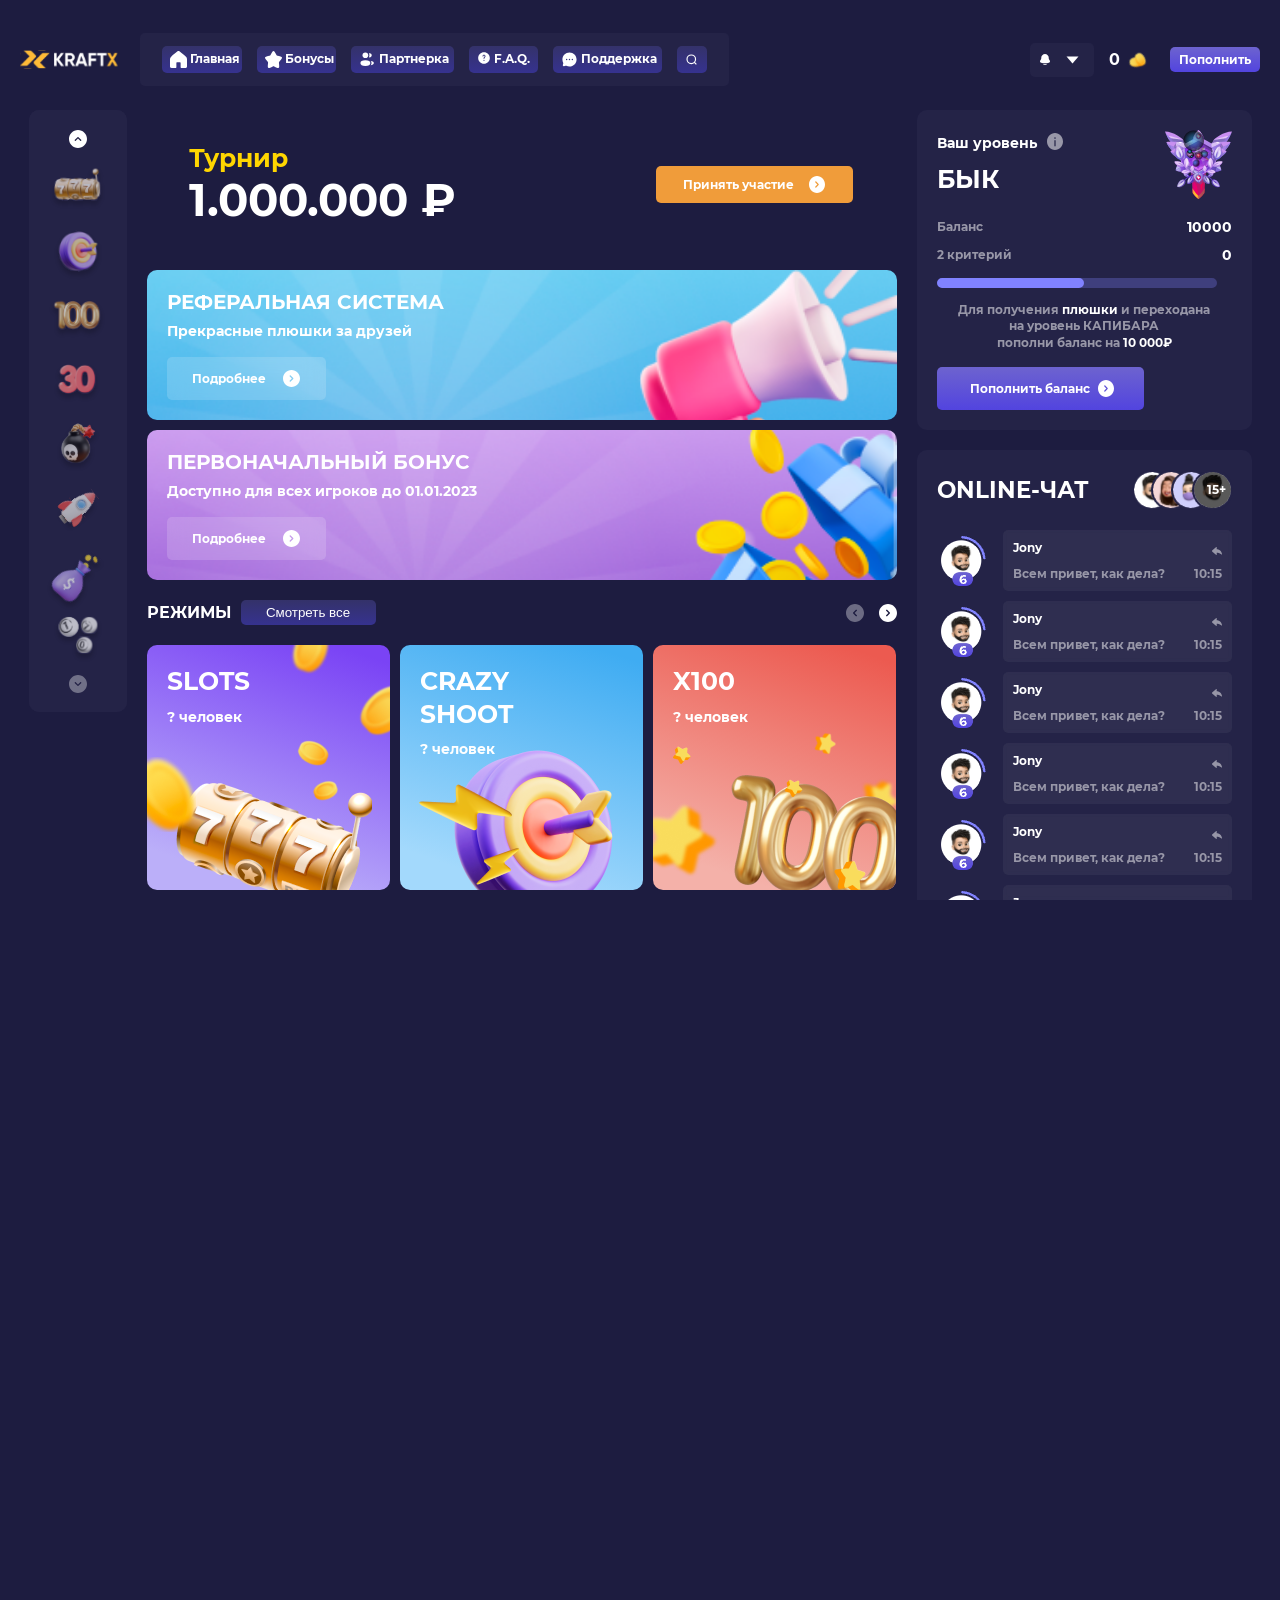
==== commit a93d1226: "1" ====
--- a/index2.html
+++ b/index2.html
@@ -1440,7 +1440,6 @@
                         <div class="befo-btn" type="button">
                           <img src="./icons/befo-btn.png" alt="иконка" />
                         </div>
-                        <!-- <div class="befo-btn" type="button">bonus</div> -->
                       </div>
                     </div>
                     <!--item LIST-->
@@ -1968,7 +1967,7 @@
                 </div>
               </div>
               <div class="page-top">
-                <p class="page-top-title">Payment Method</p>
+                <p class="page-top-title">Choose Method</p>
                 <div class="page-top-list">
                   <!--item-->
                   <button type="button" class="top-list-item withdraw active">
@@ -2006,6 +2005,68 @@
                     FK Wallet
                   </button>
                 </div>
+                <!--list-->
+                <div class="page-form">
+                  <!--item TOP-->
+                  <div class="page-select page-select-withdraw">
+                    <div class="page-select-img">
+                      <img class="next-imgw" src="./icons/bank.png" alt="sbp" />
+                    </div>
+                    <p class="next-text next-textw">Bank Card</p>
+
+                    <span>❯</span>
+                  </div>
+                  <div class="list-nested list-nested-withdraw">
+                    <div class="list-nested-triangle"></div>
+                    <!--item LIST-->
+                    <div class="page-select page-select-nested mob-nested">
+                      <div class="page-select-img-nested">
+                        <img
+                          class="prev-img"
+                          src="./icons/bank.png"
+                          alt="sbp"
+                        />
+                      </div>
+                      Bank Card
+                    </div>
+                    <!--item LIST-->
+                    <div class="page-select page-select-nested mob-nested">
+                      <div class="page-select-img-nested">
+                        <img
+                          class="prev-img"
+                          src="./icons/tel-pay.png"
+                          alt="sbp"
+                        />
+                      </div>
+                      Telegram Wallet
+                    </div>
+                    <!--item LIST-->
+                    <div
+                      id="tel-nested"
+                      class="page-select page-select-nested mob-nested"
+                    >
+                      <div class="page-select-img-nested">
+                        <img class="prev-img" src="./icons/trc.png" alt="sbp" />
+                      </div>
+                      Tether USDT
+                    </div>
+                    <!--item LIST-->
+                    <div class="page-select page-select-nested mob-nested">
+                      <div class="page-select-img-nested">
+                        <img class="prev-img" src="./icons/pls.png" alt="sbp" />
+                      </div>
+                      Piastrix Wallet
+                    </div>
+                    <!--item LIST-->
+                    <div class="page-select page-select-nested mob-nested">
+                      <div class="page-select-img-nested">
+                        <img class="prev-img" src="./icons/fk.png" alt="sbp" />
+                      </div>
+                      FK Wallet
+                    </div>
+                  </div>
+                </div>
+                <!--list-->
               </div>
             </div>
             <!--вывод 1-->
